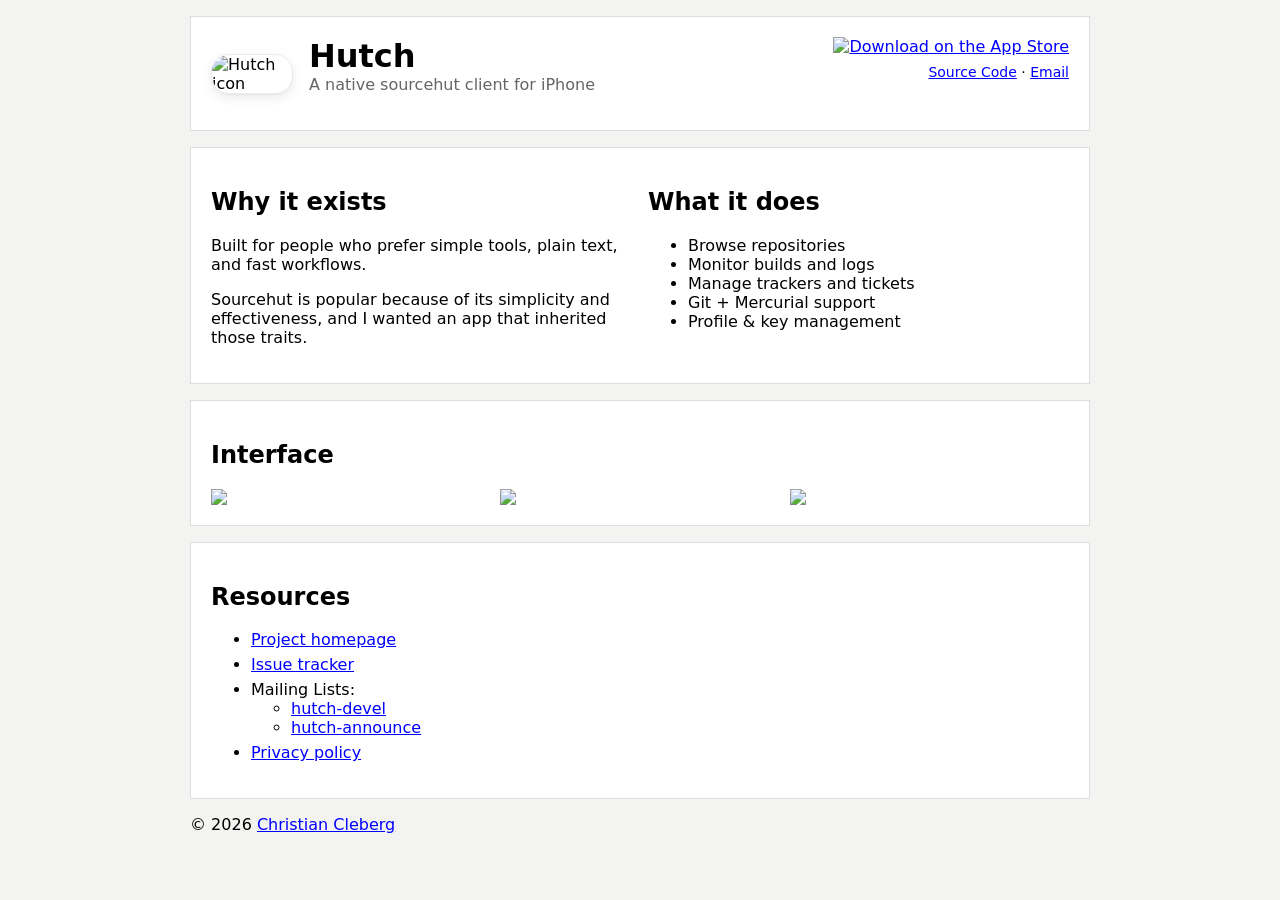
==== website/index.html @ c52122cc "add hutch website" ====
<!doctype html>
<html lang="en">

<head>
  <meta charset="utf-8" />
  <meta name="viewport" content="width=device-width, initial-scale=1" />
  <title>Hutch — native sourcehut client for iPhone</title>
  <link rel="stylesheet" href="styles.css" />
</head>

<body>
  <div class="page">
    <header class="site-header">
      <div class="brand-row">
        <a class="brand" href="index.html">
          <img class="app-icon" src="https://img.cleberg.net/apps/hutch/logo/hutch_light.png" alt="Hutch icon" />
          <div>
            <h1>Hutch</h1>
            <p class="subtitle">A native sourcehut client for iPhone</p>
          </div>
        </a>

        <div class="hero-actions">
          <a href="#" class="store-link">
            <img src="storebutton.svg" class="store-img" alt="Download on the App Store" />
          </a>

          <nav class="header-links">
            <a href="https://sr.ht/~ccleberg/Hutch/">Source Code</a>
            <span>·</span>
            <a href="mailto:hello@cleberg.net">Email</a>
          </nav>
        </div>
      </div>
    </header>

    <main>
      <section class="content-grid">
        <div>
          <h2>Why it exists</h2>
          <p>Built for people who prefer simple tools, plain text, and fast workflows.</p>
          <p>Sourcehut is popular because of its simplicity and effectiveness, and I wanted an app that inherited those
            traits.</p>
        </div>

        <div>
          <h2>What it does</h2>
          <ul>
            <li>Browse repositories</li>
            <li>Monitor builds and logs</li>
            <li>Manage trackers and tickets</li>
            <li>Git + Mercurial support</li>
            <li>Profile & key management</li>
          </ul>
        </div>
      </section>

      <section class="screenshots">
        <h2>Interface</h2>
        <div class="shot-grid">
          <img src="https://img.cleberg.net/apps/hutch/screenshots/code.webp">
          <img src="https://img.cleberg.net/apps/hutch/screenshots/builds.webp">
          <img src="https://img.cleberg.net/apps/hutch/screenshots/todo.webp">
        </div>
      </section>

      <section class="resources">
        <h2>Resources</h2>
        <ul class="resource-list">
          <li><a href="https://sr.ht/~ccleberg/Hutch/">Project homepage</a></li>
          <li><a href="https://todo.sr.ht/~ccleberg/Hutch/">Issue tracker</a></li>
          <li>Mailing Lists:
            <ul>
              <li><a href="https://lists.sr.ht/~ccleberg/hutch-devel">hutch-devel</a></li>
              <li><a href="https://lists.sr.ht/~ccleberg/hutch-announce">hutch-announce</a></li>
            </ul>
          </li>
          <li><a href="privacy.html">Privacy policy</a></li>
        </ul>
      </section>
    </main>

    <footer>
      © 2026 <a href="https://cleberg.net">Christian Cleberg</a>
    </footer>
  </div>
</body>

</html>
---- website/styles.css ----
body {
  font-family: system-ui;
  background: #f3f3f1;
  margin: 0;
}

a,
a:visited {
  color: blue
}

img {
  max-width: 100%
}

.page {
  max-width: 900px;
  margin: 0 auto;
  padding: 16px;
}

.privacy,
.site-header,
.content-grid,
.screenshots,
.resources {
  border: 1px solid #ddd;
  background: white;
  margin-bottom: 16px;
  padding: 20px;
}

.brand-row {
  display: flex;
  justify-content: space-between;
}

.brand, .brand h1, .brand p {
  color: black;
  text-decoration: none;
}

.brand {
  display: flex;
  gap: 16px;
  align-items: center;
}

.brand h1 {
  margin: 0;
}

.brand p {
  margin-top: 0;
  opacity: 0.6;
}

.app-icon {
  width: 80px;
  border-radius: 18px;
  border: 1px solid rgba(0, 0, 0, 0.08);
  box-shadow:
    0 1px 2px rgba(0, 0, 0, 0.06),
    0 4px 12px rgba(0, 0, 0, 0.08);
}

.hero-actions {
  text-align: right;
}

.store-img {
  height: 40px;
  padding-bottom: 0.5rem;
}

.header-links {
  font-size: 14px;
}

.intro-copy {
  margin-top: 16px;
}

.lede {
  padding-top: 1rem;
  font-weight: bold;
}

.content-grid {
  display: grid;
  grid-template-columns: 1fr 1fr;
}

.content-grid div:first-child {
  padding-right: 0.5rem;
}

.content-grid div:last-child {
  padding-left: 0.5rem;
}

.shot-grid {
  display: grid;
  grid-template-columns: repeat(3, 1fr);
  gap: 10px;
}

.resource-list {
  display: flex;
  flex-direction: column;
  gap: 6px;
}

.privacy h2 {
  margin: 0 0 20px;
  font-size: 28px;
  line-height: 1.1;
}

.privacy h3 {
  margin: 24px 0 8px;
  font-size: 18px;
  line-height: 1.2;
}

.privacy p {
  margin: 0 0 14px;
  line-height: 1.45;
}

.privacy ul {
  margin: 0 0 14px;
  padding-left: 0;
  list-style: none;
}

.privacy li {
  padding-left: 1em;
  text-indent: -1em;
}

.privacy li::before {
  content: "- ";
}

.privacy a:hover {
  text-decoration: underline;
}
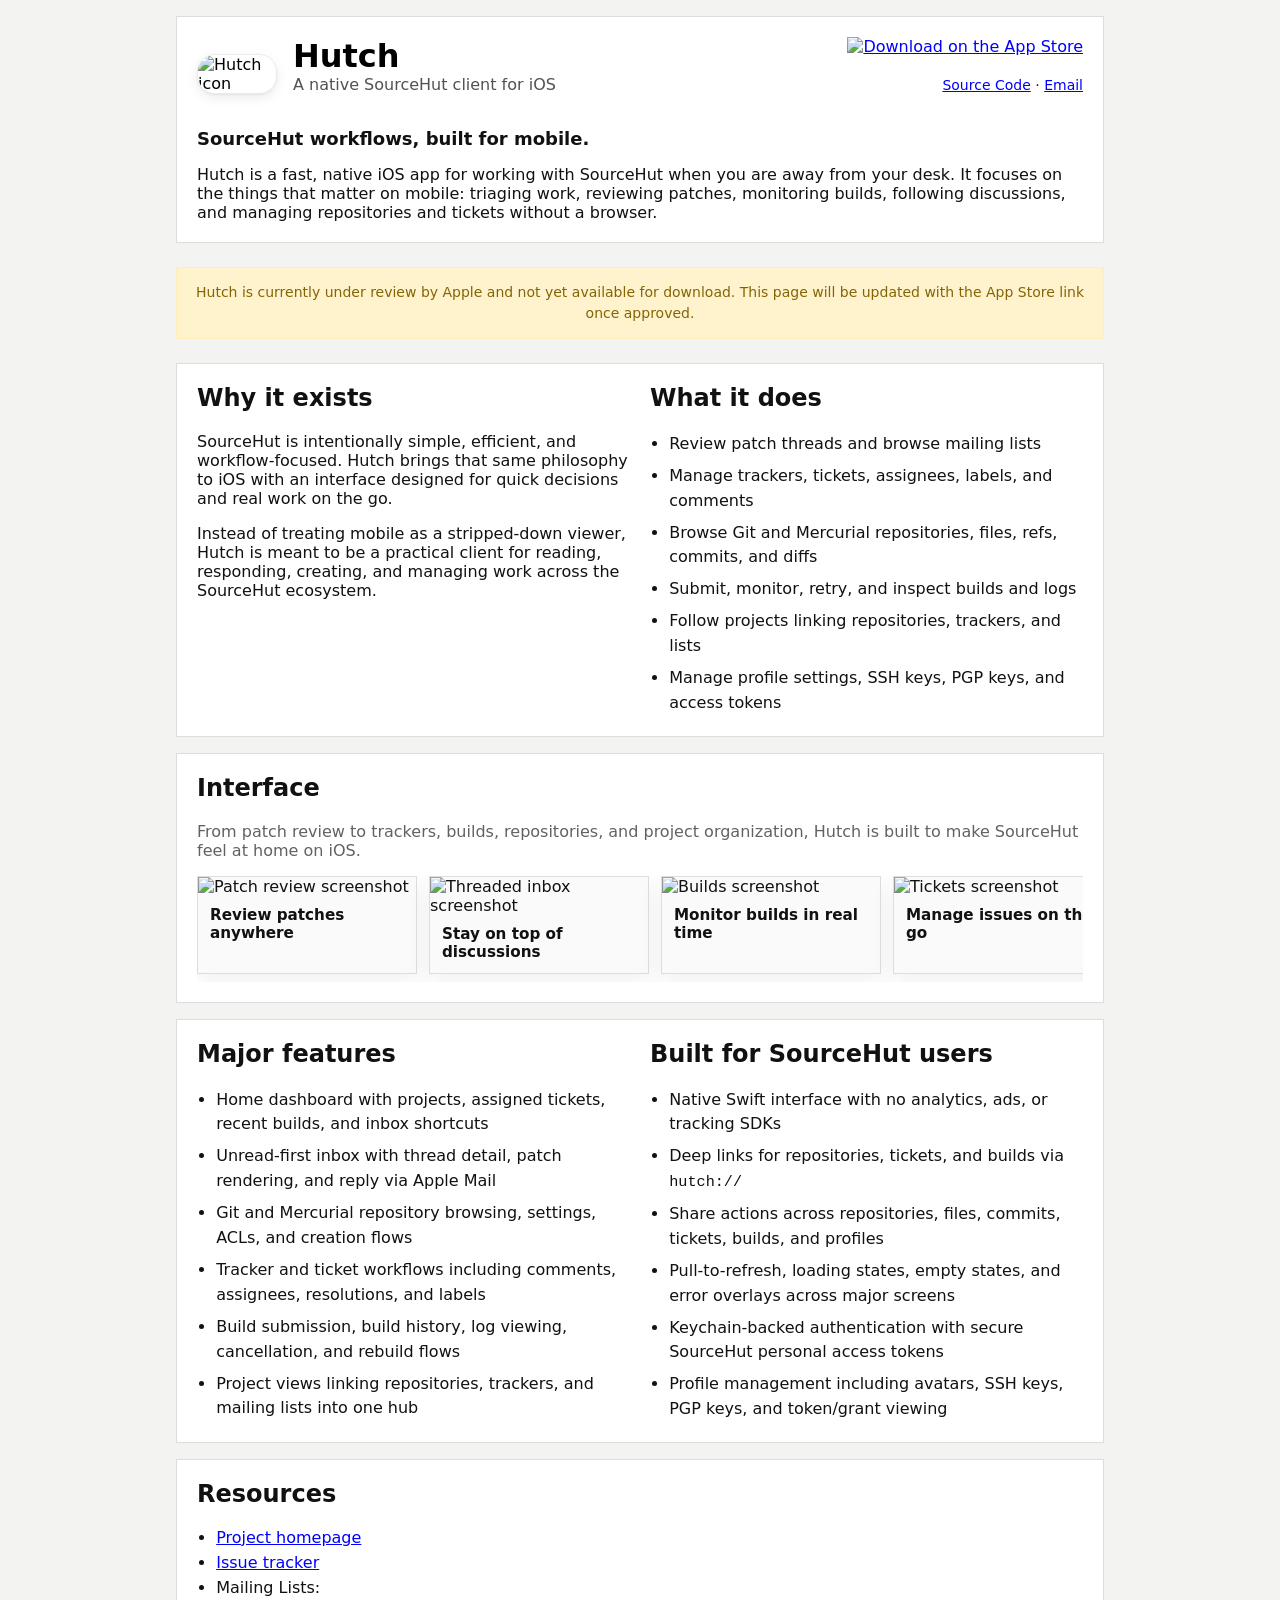
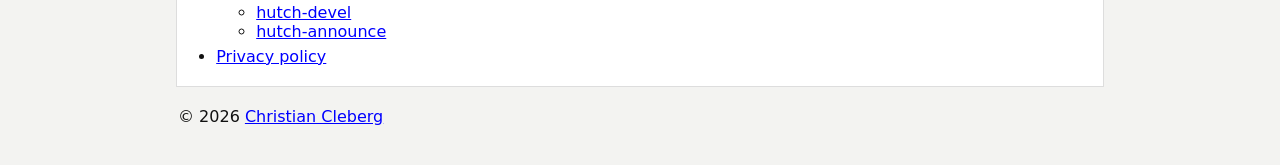
==== commit f3effdc0: "update website for v2.1" ====
--- a/website/index.html
+++ b/website/index.html
@@ -4,7 +4,9 @@
 <head>
   <meta charset="utf-8" />
   <meta name="viewport" content="width=device-width, initial-scale=1" />
-  <title>Hutch — native sourcehut client for iPhone</title>
+  <title>Hutch — native SourceHut client for iOS</title>
+  <meta name="description"
+    content="Hutch is a native iOS client for SourceHut with support for repositories, builds, tickets, mailing lists, projects, and more." />
   <link rel="stylesheet" href="styles.css" />
 </head>
 
@@ -16,51 +18,124 @@
           <img class="app-icon" src="https://img.cleberg.net/apps/hutch/logo/hutch_light.png" alt="Hutch icon" />
           <div>
             <h1>Hutch</h1>
-            <p class="subtitle">A native sourcehut client for iPhone</p>
+            <p class="subtitle">A native SourceHut client for iOS</p>
           </div>
         </a>
 
         <div class="hero-actions">
-          <a href="#" class="store-link">
+          <a href="#" class="store-link" aria-label="Download Hutch on the App Store">
             <img src="storebutton.svg" class="store-img" alt="Download on the App Store" />
           </a>
 
-          <nav class="header-links">
+          <nav class="header-links" aria-label="Hutch links">
             <a href="https://sr.ht/~ccleberg/Hutch/">Source Code</a>
             <span>·</span>
             <a href="mailto:hello@cleberg.net">Email</a>
           </nav>
         </div>
       </div>
+
+      <div class="intro-copy">
+        <p class="lede">SourceHut workflows, built for mobile.</p>
+        <p>Hutch is a fast, native iOS app for working with SourceHut when you are away from your desk. It focuses on
+          the things that matter on mobile: triaging work, reviewing patches, monitoring builds, following discussions,
+          and managing repositories and tickets without a browser.</p>
+      </div>
     </header>
 
     <main>
+      <div class="info-banner">
+        Hutch is currently under review by Apple and not yet available for download.
+        This page will be updated with the App Store link once approved.
+      </div>
       <section class="content-grid">
         <div>
           <h2>Why it exists</h2>
-          <p>Built for people who prefer simple tools, plain text, and fast workflows.</p>
-          <p>Sourcehut is popular because of its simplicity and effectiveness, and I wanted an app that inherited those
-            traits.</p>
+          <p>SourceHut is intentionally simple, efficient, and workflow-focused. Hutch brings that same philosophy to
+            iOS with an interface designed for quick decisions and real work on the go.</p>
+          <p>Instead of treating mobile as a stripped-down viewer, Hutch is meant to be a practical client for reading,
+            responding, creating, and managing work across the SourceHut ecosystem.</p>
         </div>
 
         <div>
           <h2>What it does</h2>
-          <ul>
-            <li>Browse repositories</li>
-            <li>Monitor builds and logs</li>
-            <li>Manage trackers and tickets</li>
-            <li>Git + Mercurial support</li>
-            <li>Profile & key management</li>
+          <ul class="feature-list">
+            <li>Review patch threads and browse mailing lists</li>
+            <li>Manage trackers, tickets, assignees, labels, and comments</li>
+            <li>Browse Git and Mercurial repositories, files, refs, commits, and diffs</li>
+            <li>Submit, monitor, retry, and inspect builds and logs</li>
+            <li>Follow projects linking repositories, trackers, and lists</li>
+            <li>Manage profile settings, SSH keys, PGP keys, and access tokens</li>
           </ul>
         </div>
       </section>
 
       <section class="screenshots">
         <h2>Interface</h2>
-        <div class="shot-grid">
-          <img src="https://img.cleberg.net/apps/hutch/screenshots/code.webp">
-          <img src="https://img.cleberg.net/apps/hutch/screenshots/builds.webp">
-          <img src="https://img.cleberg.net/apps/hutch/screenshots/todo.webp">
+        <p class="section-intro">From patch review to trackers, builds, repositories, and project organization, Hutch is
+          built to make SourceHut feel at home on iOS.</p>
+        <div class="shot-scroll" aria-label="Hutch screenshots">
+          <figure class="shot-card">
+            <img src="https://img.cleberg.net/apps/hutch/screenshots/iOS/01_patch.jpg" alt="Patch review screenshot"
+              loading="lazy" />
+            <figcaption>Review patches anywhere</figcaption>
+          </figure>
+          <figure class="shot-card">
+            <img src="https://img.cleberg.net/apps/hutch/screenshots/iOS/02_thread.jpg" alt="Threaded inbox screenshot"
+              loading="lazy" />
+            <figcaption>Stay on top of discussions</figcaption>
+          </figure>
+          <figure class="shot-card">
+            <img src="https://img.cleberg.net/apps/hutch/screenshots/iOS/03_builds.jpg" alt="Builds screenshot"
+              loading="lazy" />
+            <figcaption>Monitor builds in real time</figcaption>
+          </figure>
+          <figure class="shot-card">
+            <img src="https://img.cleberg.net/apps/hutch/screenshots/iOS/04_tickets.jpg" alt="Tickets screenshot"
+              loading="lazy" />
+            <figcaption>Manage issues on the go</figcaption>
+          </figure>
+          <figure class="shot-card">
+            <img src="https://img.cleberg.net/apps/hutch/screenshots/iOS/05_repo.jpg" alt="Repository diff screenshot"
+              loading="lazy" />
+            <figcaption>Explore your code</figcaption>
+          </figure>
+          <figure class="shot-card">
+            <img src="https://img.cleberg.net/apps/hutch/screenshots/iOS/06_projects.jpg" alt="Projects screenshot"
+              loading="lazy" />
+            <figcaption>Everything in one place</figcaption>
+          </figure>
+          <figure class="shot-card">
+            <img src="https://img.cleberg.net/apps/hutch/screenshots/iOS/07_actions.jpg"
+              alt="Build submission screenshot" loading="lazy" />
+            <figcaption>Take action instantly</figcaption>
+          </figure>
+        </div>
+      </section>
+
+      <section class="feature-sections">
+        <div class="feature-panel">
+          <h2>Major features</h2>
+          <ul class="feature-list">
+            <li>Home dashboard with projects, assigned tickets, recent builds, and inbox shortcuts</li>
+            <li>Unread-first inbox with thread detail, patch rendering, and reply via Apple Mail</li>
+            <li>Git and Mercurial repository browsing, settings, ACLs, and creation flows</li>
+            <li>Tracker and ticket workflows including comments, assignees, resolutions, and labels</li>
+            <li>Build submission, build history, log viewing, cancellation, and rebuild flows</li>
+            <li>Project views linking repositories, trackers, and mailing lists into one hub</li>
+          </ul>
+        </div>
+
+        <div class="feature-panel">
+          <h2>Built for SourceHut users</h2>
+          <ul class="feature-list">
+            <li>Native Swift interface with no analytics, ads, or tracking SDKs</li>
+            <li>Deep links for repositories, tickets, and builds via <code>hutch://</code></li>
+            <li>Share actions across repositories, files, commits, tickets, builds, and profiles</li>
+            <li>Pull-to-refresh, loading states, empty states, and error overlays across major screens</li>
+            <li>Keychain-backed authentication with secure SourceHut personal access tokens</li>
+            <li>Profile management including avatars, SSH keys, PGP keys, and token/grant viewing</li>
+          </ul>
         </div>
       </section>
 
@@ -80,7 +155,7 @@
       </section>
     </main>
 
-    <footer>
+    <footer class="site-footer">
       © 2026 <a href="https://cleberg.net">Christian Cleberg</a>
     </footer>
   </div>
--- a/website/styles.css
+++ b/website/styles.css
@@ -1,20 +1,36 @@
+:root {
+  --bg: #f3f3f1;
+  --surface: #fff;
+  --border: #ddd;
+  --text: #111;
+  --muted: rgba(0, 0, 0, 0.62);
+  --shadow-sm: 0 1px 2px rgba(0, 0, 0, 0.06);
+  --shadow-md: 0 8px 24px rgba(0, 0, 0, 0.06);
+}
+
+* {
+  box-sizing: border-box;
+}
+
 body {
-  font-family: system-ui;
-  background: #f3f3f1;
+  font-family: system-ui, -apple-system, BlinkMacSystemFont, "Segoe UI", sans-serif;
+  background: var(--bg);
+  color: var(--text);
   margin: 0;
 }
 
 a,
 a:visited {
-  color: blue
+  color: blue;
 }
 
 img {
-  max-width: 100%
+  max-width: 100%;
+  display: block;
 }
 
 .page {
-  max-width: 900px;
+  max-width: 960px;
   margin: 0 auto;
   padding: 16px;
 }
@@ -23,9 +39,10 @@
 .site-header,
 .content-grid,
 .screenshots,
-.resources {
-  border: 1px solid #ddd;
-  background: white;
+.resources,
+.feature-sections {
+  border: 1px solid var(--border);
+  background: var(--surface);
   margin-bottom: 16px;
   padding: 20px;
 }
@@ -33,9 +50,13 @@
 .brand-row {
   display: flex;
   justify-content: space-between;
-}
-
-.brand, .brand h1, .brand p {
+  gap: 20px;
+  align-items: flex-start;
+}
+
+.brand,
+.brand h1,
+.brand p {
   color: black;
   text-decoration: none;
 }
@@ -44,28 +65,30 @@
   display: flex;
   gap: 16px;
   align-items: center;
+  min-width: 0;
 }
 
 .brand h1 {
   margin: 0;
 }
 
+.subtitle,
 .brand p {
   margin-top: 0;
-  opacity: 0.6;
+  opacity: 0.68;
 }
 
 .app-icon {
   width: 80px;
   border-radius: 18px;
   border: 1px solid rgba(0, 0, 0, 0.08);
-  box-shadow:
-    0 1px 2px rgba(0, 0, 0, 0.06),
-    0 4px 12px rgba(0, 0, 0, 0.08);
+  box-shadow: var(--shadow-sm), 0 4px 12px rgba(0, 0, 0, 0.08);
+  flex: 0 0 auto;
 }
 
 .hero-actions {
   text-align: right;
+  flex: 0 0 auto;
 }
 
 .store-img {
@@ -78,37 +101,108 @@
 }
 
 .intro-copy {
-  margin-top: 16px;
+  margin-top: 18px;
 }
 
 .lede {
-  padding-top: 1rem;
-  font-weight: bold;
-}
-
-.content-grid {
+  margin: 0 0 10px;
+  font-weight: 700;
+  font-size: 1.125rem;
+}
+
+.intro-copy p:last-child {
+  margin-bottom: 0;
+}
+
+.content-grid,
+.feature-sections {
   display: grid;
   grid-template-columns: 1fr 1fr;
-}
-
-.content-grid div:first-child {
-  padding-right: 0.5rem;
-}
-
-.content-grid div:last-child {
-  padding-left: 0.5rem;
-}
-
-.shot-grid {
+  gap: 20px;
+}
+
+.content-grid>div,
+.feature-sections>.feature-panel {
+  min-width: 0;
+}
+
+.content-grid h2,
+.screenshots h2,
+.resources h2,
+.feature-panel h2 {
+  margin-top: 0;
+}
+
+.feature-list {
+  margin: 0;
+  padding-left: 1.2rem;
+  line-height: 1.55;
+}
+
+.feature-list li+li {
+  margin-top: 0.45rem;
+}
+
+.section-intro {
+  margin-top: 0;
+  color: var(--muted);
+}
+
+.shot-scroll {
   display: grid;
-  grid-template-columns: repeat(3, 1fr);
-  gap: 10px;
+  grid-auto-flow: column;
+  grid-auto-columns: minmax(220px, 280px);
+  gap: 12px;
+  overflow-x: auto;
+  overscroll-behavior-x: contain;
+  padding-bottom: 8px;
+  scroll-snap-type: x proximity;
+  -webkit-overflow-scrolling: touch;
+}
+
+.shot-scroll::-webkit-scrollbar {
+  height: 10px;
+}
+
+.shot-scroll::-webkit-scrollbar-thumb {
+  background: rgba(0, 0, 0, 0.18);
+}
+
+.shot-card {
+  margin: 0;
+  scroll-snap-align: start;
+  border: 1px solid var(--border);
+  overflow: hidden;
+  background: #fafafa;
+  box-shadow: var(--shadow-md);
+}
+
+.shot-card img {
+  width: 100%;
+  height: auto;
+}
+
+.shot-card figcaption {
+  padding: 10px 12px 12px;
+  font-size: 0.95rem;
+  font-weight: 600;
 }
 
 .resource-list {
   display: flex;
   flex-direction: column;
   gap: 6px;
+  margin: 0;
+  padding-left: 1.2rem;
+}
+
+.resource-list ul {
+  margin-top: 6px;
+}
+
+.site-footer,
+footer {
+  padding: 4px 2px 24px;
 }
 
 .privacy h2 {
@@ -125,7 +219,7 @@
 
 .privacy p {
   margin: 0 0 14px;
-  line-height: 1.45;
+  line-height: 1.5;
 }
 
 .privacy ul {
@@ -145,4 +239,76 @@
 
 .privacy a:hover {
   text-decoration: underline;
+}
+
+code {
+  font-family: ui-monospace, SFMono-Regular, Menlo, Consolas, monospace;
+  font-size: 0.95em;
+}
+
+@media (max-width: 760px) {
+  .page {
+    padding: 12px;
+  }
+
+  .brand-row,
+  .content-grid,
+  .feature-sections {
+    grid-template-columns: 1fr;
+    display: grid;
+  }
+
+  .shot-scroll {
+    grid-auto-columns: minmax(240px, 78vw);
+  }
+
+  .brand-row {
+    gap: 16px;
+  }
+
+  .hero-actions {
+    text-align: left;
+  }
+
+  .brand {
+    align-items: flex-start;
+  }
+
+  .store-img {
+    height: 44px;
+  }
+
+  .content-grid,
+  .feature-sections {
+    gap: 12px;
+  }
+
+  .site-header,
+  .content-grid,
+  .screenshots,
+  .resources,
+  .feature-sections,
+  .privacy {
+    padding: 16px;
+  }
+
+  .feature-list,
+  .resource-list {
+    padding-left: 1.1rem;
+  }
+}
+
+.info-banner {
+  margin: 24px auto;
+  padding: 14px 16px;
+  max-width: 960px;
+
+  background: #fff3cd;
+  border: 1px solid #ffeeba;
+
+  color: #856404;
+  font-size: 14px;
+  line-height: 1.5;
+
+  text-align: center;
 }
